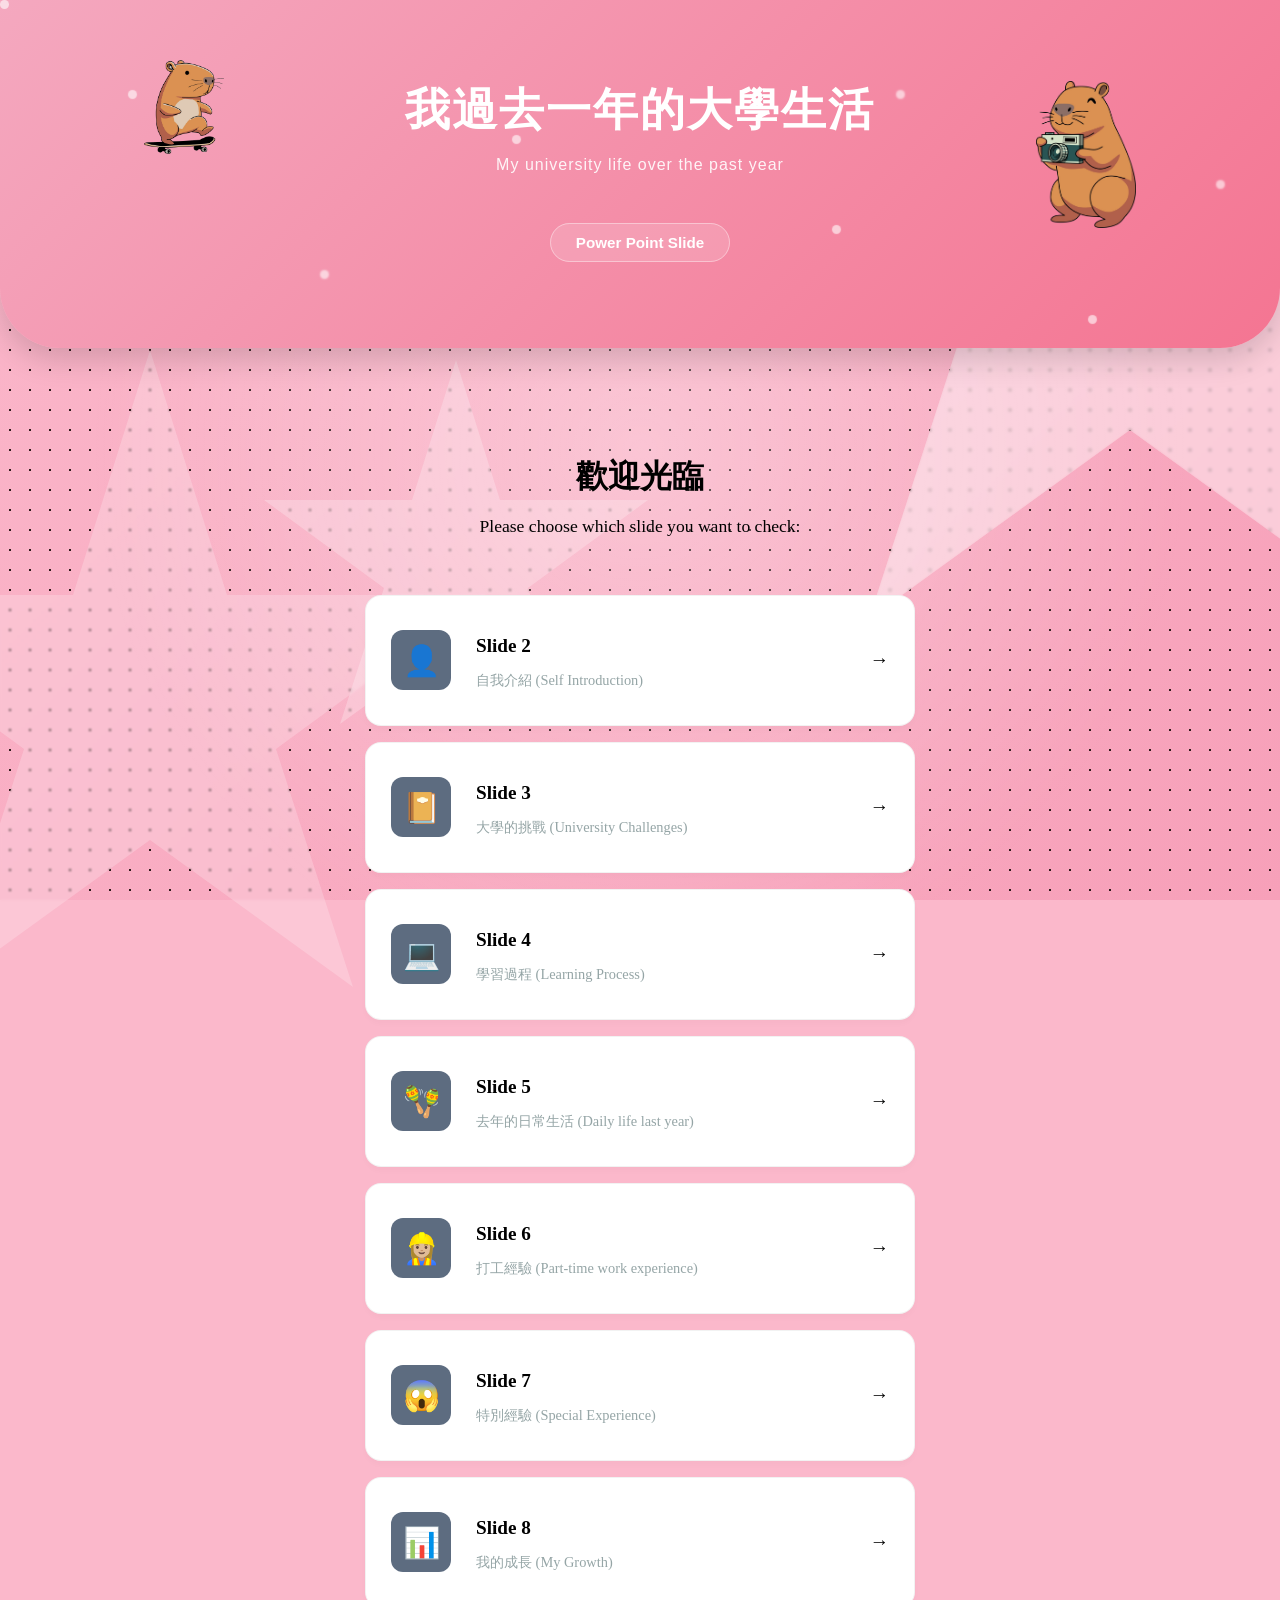
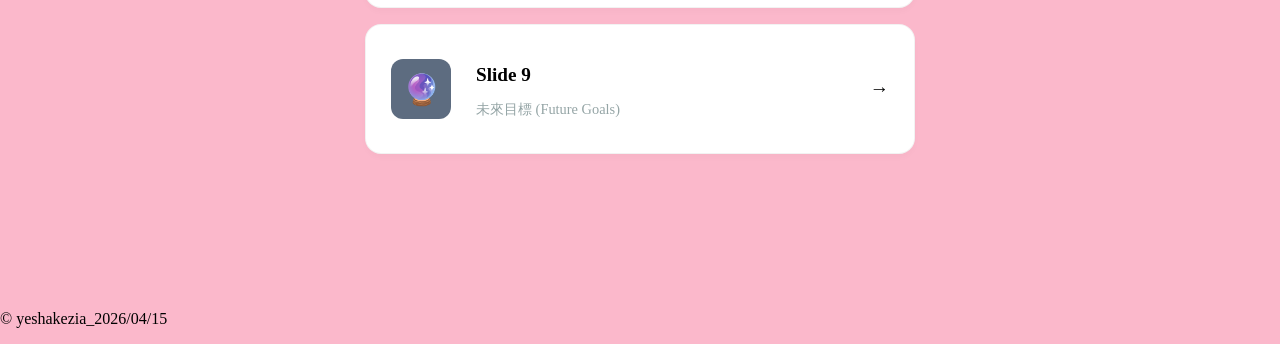
==== index.html @ 42e1996e "Add files via upload" ====
<!DOCTYPE html>
<html lang="id">
<head>
    <meta charset="UTF-8">
    <meta name="viewport" content="width=device-width, initial-scale=1.0">
    <title>My University Life</title>
    <link rel="stylesheet" href="style.css">
<header>
    <div class="header-particles"></div> <div class="decor-star star-1"></div>
    <div class="decor-star star-1"></div>
    <div class="decor-star star-2"></div>
    <div class="decor-star star-3"></div>
    
    <div class="header-content">
        <div class="header-image img-left">
            <img src="capybara1.png" alt="Capybara1">
        </div>
        
        <div class="title-area">
            <h1>我過去一年的大學生活</h1>
            <p class="subtitle">My university life over the past year</p>
        </div>

        <div class="header-image img-right">
            <img src="capybara2.png" alt="Capybara2">
        </div>
        
        <nav class="top-nav">
            <ul>
                <li><a href="https://canva.link/gpht4rv7vas6cv5" class="pp-link">Power Point Slide</a></li>
            </ul>
        </nav>
    </div>
</header>

    <main>
        <section class="hero">
            <h2>歡迎光臨</h2>
            <p>Please choose which slide you want to check:</p>
        </section>

        <section class="menu-list">
            <a href="slide2/slide2.html" class="menu-item">
                <span class="menu-icon">👤</span>
                <div class="menu-text">
                    <h3>Slide 2</h3>
                    <p>自我介紹 (Self Introduction)</p>
                </div>
                <span class="arrow">→</span>
            </a>

            <a href="slide3/slide3.html" class="menu-item">
                <span class="menu-icon">📔</span>
                <div class="menu-text">
                    <h3>Slide 3</h3>
                    <p>大學的挑戰 (University Challenges)</p>
                </div>
                <span class="arrow">→</span>
            </a>

            <a href="slide4/slide4.html" class="menu-item">
                <span class="menu-icon">💻</span>
                <div class="menu-text">
                    <h3>Slide 4</h3>
                    <p>學習過程 (Learning Process)</p>
                </div>
                <span class="arrow">→</span>
            </a>

            <a href="slide5/Slide5.html" class="menu-item">
                <span class="menu-icon">🪇</span>
                <div class="menu-text">
                    <h3>Slide 5</h3>
                    <p>去年的日常生活 (Daily life last year)</p>
                </div>
                <span class="arrow">→</span>
            </a>
            <a href="slide6/Slide6.html" class="menu-item">
                <span class="menu-icon">👷🏼‍♀️</span>
                <div class="menu-text">
                    <h3>Slide 6</h3>
                    <p>打工經驗 (Part-time work experience)</p>
                </div>
                <span class="arrow">→</span>
            </a>
            <a href="slide7/Slide7.html" class="menu-item">
                <span class="menu-icon">😱</span>
                <div class="menu-text">
                    <h3>Slide 7</h3>
                    <p>特別經驗 (Special Experience)</p>
                </div>
                <span class="arrow">→</span>
            </a>
            <a href="slide8/Slide8.html" class="menu-item">
                <span class="menu-icon">📊</span>
                <div class="menu-text">
                    <h3>Slide 8</h3>
                    <p>我的成長 (My Growth)</p>
                </div>
                <span class="arrow">→</span>
            </a>
             <a href="slide9/Slide9.html" class="menu-item">
                <span class="menu-icon">🔮</span>
                <div class="menu-text">
                    <h3>Slide 9</h3>
                    <p>未來目標 (Future Goals)</p>
                </div>
                <span class="arrow">→</span>
            </a>
        </section>
    </main>

    <footer>
        <p>&copy; yeshakezia_2026/04/15</p>
    </footer>
</body>
<div class="bg-glow"></div>
</html>
---- style.css ----
/* --- KEYFRAMES UNTUK ANIMASI (Masih sama) --- */

/* 1. Efek Kelap-kelip halus pada teks */
@keyframes textGlow {
    0%, 100% { text-shadow: 2px 2px 4px rgba(0,0,0,0.2); }
    50% { text-shadow: 0 0 15px rgba(255, 255, 255, 0.6); }
}

/* 2. Animasi Mengambang & Berputar Halus untuk Gambar */
@keyframes floatAndSpin {
    0%, 100% {
        transform: translateY(0) rotate(0deg);
        opacity: 0.6; /* Sedikit transparan agar menyatu */
    }
    50% {
        transform: translateY(-15px) rotate(5deg); /* Putaran diperkecil agar tidak pusing */
        opacity: 0.9;
    }
}

/* --- STYLING HEADER --- */
header {
    background: linear-gradient(135deg, #f4a8bf 0%, #f47592 100%);
    color: white;
    padding: 80px 20px;
    text-align: center;
    border-bottom-left-radius: 60px;
    border-bottom-right-radius: 60px;
    box-shadow: 0 12px 30px rgba(0,0,0,0.15);
    position: relative;
    overflow: hidden;
    font-family: "Microsoft JhengHei", sans-serif;
}

.header-content {
    position: relative;
    z-index: 10;
    display: flex;
    flex-direction: column;
    align-items: center;
    gap: 15px;
}

/* Styling Judul */
header h1 {
    font-size: 2.8rem;
    margin: 0;
    letter-spacing: 2px;
    animation: textGlow 3s infinite ease-in-out;
}

.subtitle {
    font-size: 1rem;
    opacity: 0.9;
    font-weight: 300;
    margin-bottom: 25px;
}

header {
    position: relative;
    overflow: hidden;
    /* ... styling header kamu yang lain ... */
}

/* Membuat banyak bulatan kecil dengan satu elemen */
.header-particles {
    position: absolute;
    top: 0;
    left: 0;
    width: 9px; 
    height: 9px;
    background: white;
    border-radius: 50%;
    opacity: 0.6;
    
    /* Menggunakan vw agar menyebar dari 0% sampai 100% lebar layar */
    box-shadow: 
        10vw 10vh 1px white,
        25vw 30vh 2px white,
        40vw 15vh 1px white,
        55vw 40vh 3px white,
        70vw 10vh 2px white,
        85vw 35vh 1px white,
        95vw 20vh 2px white,
        15vw 45vh 1px white,
        35vw 50vh 2px white,
        65vw 25vh 1px white,
        80vw 50vh 2px white;
    
    animation: particlesFloat 8s infinite ease-in-out;
}

/* Animasi agar butiran kecil ini berkedip halus */
@keyframes particlesFloat {
    0%, 100% { opacity: 0.3; transform: translateY(0); }
    50% { opacity: 0.8; transform: translateY(-10px); }
}

/* --- STYLING BARU UNTUK GAMBAR YANG FLOATING --- */
.header-image {
    position: absolute;
    /* Menggunakan filter agar gambar PNG hitam menjadi putih (opsional, jika gambar kamu berwarna gelap) */
    /* filter: brightness(0) invert(1); */
    
    /* Terapkan animasi */
    animation: floatAndSpin 6s infinite ease-in-out;
}

/* Mengatur ukuran gambar di dalam container */
.header-image img {
    width: 100%;
    height: auto;
    display: block;
}

/* Posisi dan Ukuran Gambar Kiri */
.img-left {
    width: 80px; /* Atur lebar gambar sesuai keinginan */
    top: -20px;
    left: 10%;
    animation-delay: 0s;
}

/* Posisi dan Ukuran Gambar Kanan */
.img-right {
    width: 100px; /* Atur lebar gambar sesuai keinginan */
    bottom: 40px;
    right: 10%;
    animation-delay: 1s; /* Delay agar gerakannya silang */
}

/* --- STYLING LINK POWERPOINT --- */
.top-nav ul li a.pp-link {
    color: white;
    text-decoration: none;
    padding: 10px 25px;
    background: rgba(255, 255, 255, 0.15);
    border: 1px solid rgba(255,255,255,0.4);
    border-radius: 30px;
    transition: 0.3s all ease;
    font-size: 0.95rem;
    font-weight: bold;
}

.top-nav ul li a.pp-link:hover {
    background: white;
    color: #f28ba3;
    transform: translateY(-2px);
}

/* --- DEKORASI LINGKARAN LATAR --- */
.decor-circle {
    position: absolute;
    border-radius: 50%;
    background: rgba(10, 8, 8, 0.30);
}
.circle-1 { width: 200px; height: 200px; top: -50px; right: -50px; }
.circle-2 { width: 150px; height: 150px; bottom: -70px; left: 5%; }

/* --- RESPONSIVE MOBILE --- */
@media (max-width: 600px) {
    header { padding: 60px 15px; }
    header h1 { font-size: 1.8rem; }
    
    /* Perkecil ukuran gambar di HP */
    .img-left { width: 50px; left: 5%; }
    .img-right { width: 60px; right: 5%; bottom: 60px;}
}

/* Kontainer utama konten */
.header-content {
    position: relative;
    z-index: 10; /* Berada di atas lingkaran dekorasi */
    display: flex;
    flex-direction: column;
    align-items: center;
    gap: 15px;
}

/* Styling Judul (Dengan Animasi Kelap-kelip) */
header h1 {
    font-size: 2.8rem;
    margin: 0;
    padding: 0;
    letter-spacing: 2px;
    /* Terapkan animasi kelap-kelip */
    animation: textGlow 3s infinite ease-in-out;
}

.subtitle {
    font-size: 1rem;
    opacity: 0.9;
    font-weight: 300;
    letter-spacing: 1px;
    margin-bottom: 25px;
}

/* --- HIASAN IKON MELAYANG --- */
.header-icon {
    font-size: 2rem;
    position: absolute;
    opacity: 0.8;
    /* Terapkan animasi melayang */
    animation: floatAndSpin 5s infinite ease-in-out;
}

.icon-left {
    top: -20px;
    left: 10%;
    animation-delay: 0s;
}

.icon-right {
    bottom: 50px;
    right: 12%;
    font-size: 2.5rem;
    animation-delay: 1s; /* Delay agar gerakannya tidak bareng */
}

/* --- STYLING LINK POWERPOINT --- */
.top-nav ul {
    list-style: none;
    padding: 0;
}

.top-nav ul li a.pp-link {
    color: white;
    text-decoration: none;
    padding: 10px 25px;
    background: rgba(255, 255, 255, 0.15);
    border: 1px solid rgba(255,255,255,0.4);
    border-radius: 30px;
    transition: 0.3s all ease;
    font-size: 0.95rem;
    font-weight: bold;
}

.top-nav ul li a.pp-link:hover {
    background: white;
    color: #f28ba3;
    box-shadow: 0 5px 15px rgba(0,0,0,0.2);
    transform: translateY(-2px);
}


/* --- RESPONSIVE MOBILE --- */
@media (max-width: 600px) {
    header {
        padding: 60px 15px;
    }
    header h1 {
        font-size: 1.8rem;
    }
    .header-icon {
        font-size: 1.5rem;
    }
    .icon-left { left: 5%; top: -10px;}
    .icon-right { right: 5%; bottom: 60px;}
}

/* Navigasi */
nav ul {
    list-style: none;
    display: flex;
    justify-content: center;
    padding: 0;
    margin-top: 20px;
}

nav ul li a {
    background: rgba(255, 255, 255, 0.2); /* Tombol transparan */
    color: white;
    text-decoration: none;
    padding: 10px 25px;
    border-radius: 30px;
    font-weight: bold;
    font-size: 0.9rem;
    border: 1px solid rgba(255, 255, 255, 0.4);
    transition: all 0.3s ease;
    backdrop-filter: blur(5px); /* Efek kaca (glassmorphism) */
}

/* Efek saat tombol navigasi disentuh */
nav ul li a:hover {
    background: white;
    color: #fbb8cb;
    transform: translateY(-3px);
    box-shadow: 0 5px 15px rgba(0,0,0,0.2);
}

/* Layar Background*/
body {
    background-color: #fbb8cb;
    /* Menambahkan gradien agar warna dasar tidak flat */
    background-image: 
        radial-gradient(#2c1a1a 1px, transparent 1px),
        linear-gradient(135deg, #fbb8cb 0%, #f7a0b9 100%);
    background-size: 20px 20px, 100% 100%; 
    background-attachment: fixed;
    margin: 0;
    padding: 0;
    /* Animasi halus agar pola titik bergerak sedikit */
    animation: backgroundMove 60s linear infinite;
}

@keyframes backgroundMove {
    from { background-position: 0 0, 0 0; }
    to { background-position: 100px 100px, 0 0; }
}

/* --- DEKORASI BINTANG BACKGROUND (WARNA LEBIH TEGAS) --- */
.decor-star {
    position: fixed;
    clip-path: polygon(50% 0%, 61% 35%, 98% 35%, 68% 57%, 79% 91%, 50% 70%, 21% 91%, 32% 57%, 2% 35%, 39% 35%);
    
    /* Menaikkan angka terakhir (alpha) agar warna lebih muncul */
    /* 0.15 sudah cukup jelas, gunakan 0.3 jika ingin sangat mencolok */
    background: rgba(255, 255, 255, 0.25); 
    
    /* Efek blur sedikit dikurangi agar bentuk bintang lebih tajam */
    backdrop-filter: blur(1px); 
    
    z-index: -2;
    animation: starGiant 25s linear infinite;
    pointer-events: none;
}

/* Bintang 1 (Kanan Atas) */
.star-1 {
    width: 900px;
    height: 900px;
    top: -200px;
    right: -300px;
}

/* Bintang 2 (Kiri Bawah) - Sedikit lebih tipis dari bintang 1 agar ada dimensi */
.star-2 {
    width: 700px;
    height: 700px;
    bottom: -150px;
    left: -200px;
    background: rgba(255, 255, 255, 0.22); 
    animation-delay: -5s;
}

/* Bintang 3 (Tengah) - Menggunakan warna pink terang agar senada */
.star-3 {
    width: 400px;
    height: 400px;
    top: 40%;
    left: 20%;
    background: rgba(255, 255, 255, 0.25);
    animation-duration: 30s;
}

@keyframes starGiant {
    0% { transform: rotate(0deg) translate(0, 0); }
    50% { transform: rotate(10deg) translate(-20px, 30px); }
    100% { transform: rotate(0deg) translate(0, 0); }
}

/* Pastikan Body tidak punya scroll horizontal karena bintang raksasa ini */
body {
    overflow-x: hidden;
    margin: 0;
}

.bg-glow {
    position: fixed;
    top: 50%;
    left: 50%;
    width: 100vw;
    height: 100vh;
    transform: translate(-50%, -50%);
    background: radial-gradient(circle, rgba(255,255,255,0.3) 0%, transparent 70%);
    pointer-events: none; /* Agar tidak menghalangi klik */
    z-index: -1;
}

/* Bagian Utama */
main {
    padding: 40px 20px;
    max-width: 900px;
    margin: auto;
}

.hero {
    text-align: center;
    padding: 40px 0;
}

.hero h2 {
    font-size: 2rem;
    color: #000000;
    margin-bottom: 10px;
}

.hero p {
    color: #000000;
    font-size: 1.1rem;
}

/* Container utama untuk menu */
.menu-list {
    display: flex;
    flex-direction: column;
    gap: 16px;
    max-width: 550px;
    margin: 0 auto;
    padding-bottom: 100px;
}

/* Styling setiap item (Persegi Panjang) */
.menu-item {
    display: flex;
    align-items: center;
    background: #ffffff;
    padding: 20px 25px;
    border-radius: 16px; /* Lebih melengkung agar modern */
    text-decoration: none;
    color: #333;
    border: 1px solid rgba(0,0,0,0.05); /* Border tipis halus */
    transition: all 0.4s cubic-bezier(0.175, 0.885, 0.32, 1.275); /* Efek pantul */
    box-shadow: 0 4px 6px rgba(0, 0, 0, 0.02); /* Shadow halus */
    position: relative;
    overflow: hidden;
}

/* Efek garis warna di pinggir saat hover */
.menu-item::before {
    content: "";
    position: absolute;
    left: 0;
    top: 0;
    height: 100%;
    width: 5px;
    background: #f28ba3;
    transform: scaleY(0);
    transition: transform 0.3s ease;
}

/* Bagian Icon */
.menu-icon {
    font-size: 30px;
    margin-right: 25px;
    background: #5d6c80;
    width: 60px;
    height: 60px;
    display: flex;
    align-items: center;
    justify-content: center;
    border-radius: 12px;
    transition: all 0.3s ease;
}

/* Bagian teks */
.menu-text {
    flex-grow: 1;
}

.menu-text h3 {
    font-size: 1.2rem;
    margin-bottom: 4px;
    color: #000000;
    transition: color 0.3s;
}

.menu-text p {
    font-size: 0.9rem;
    color: #95a5a6;
}

/* Panah */
.arrow {
    font-size: 1.2rem;
    color: #050606;
    transition: all 0.3s ease;
}

/* --- Efek Hover --- */
.menu-item:hover {
    background-color: #ffffff;
    transform: translateY(-5px); /* Kotak naik ke atas */
    box-shadow: 0 15px 30px rgba(0, 0, 0, 0.08); /* Shadow lebih tebal */
    border-color: rgba(52, 152, 219, 0.3);
}

.menu-item:hover::before {
    transform: scaleY(1); /* Muncul garis warna di kiri */
}

.menu-item:hover .menu-icon {
    background: #f28ba3;
    color: white; /* Icon berubah warna latar belakangnya */
    transform: rotate(-10deg); /* Icon miring sedikit biar fun */
}

.menu-item:hover .menu-text h3 {
    color: #f28ba3;
}

.menu-item:hover .arrow {
    color: #f28ba3;
    transform: translateX(8px); /* Panah maju ke kanan */
}
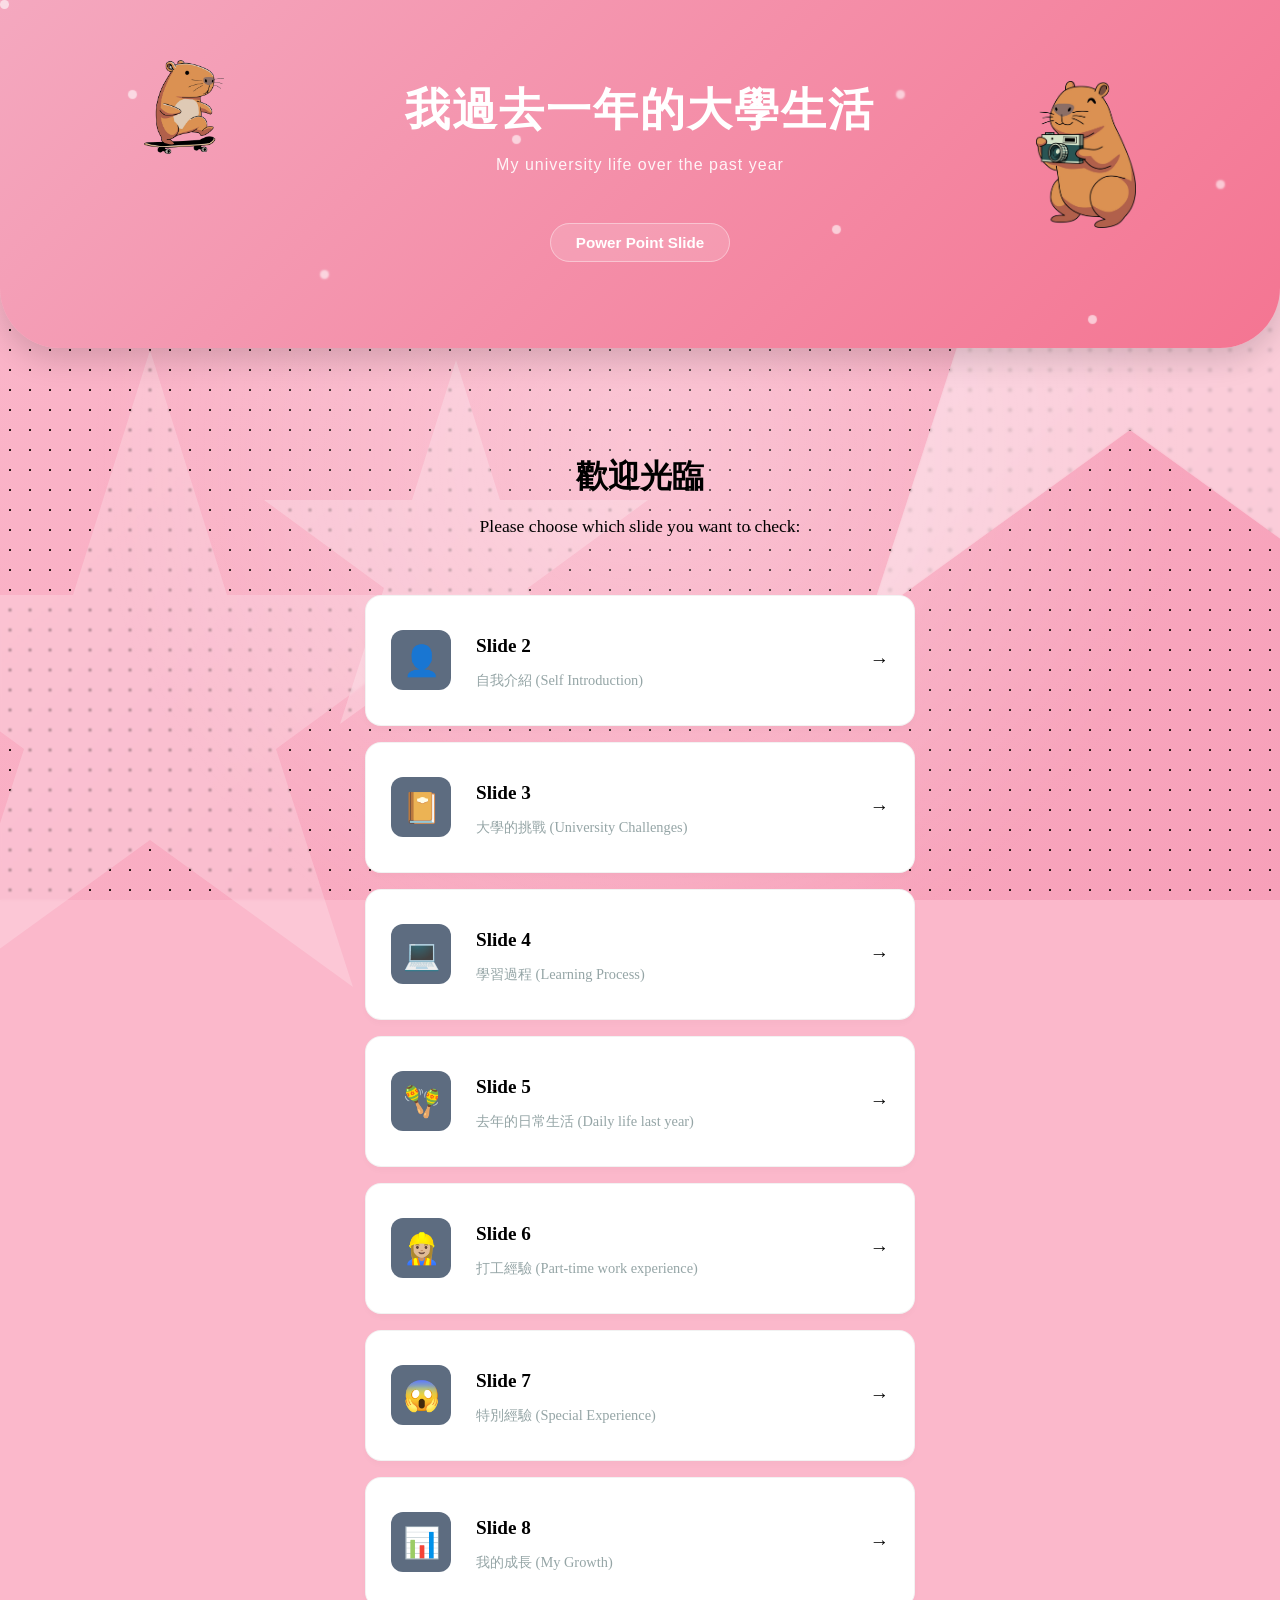
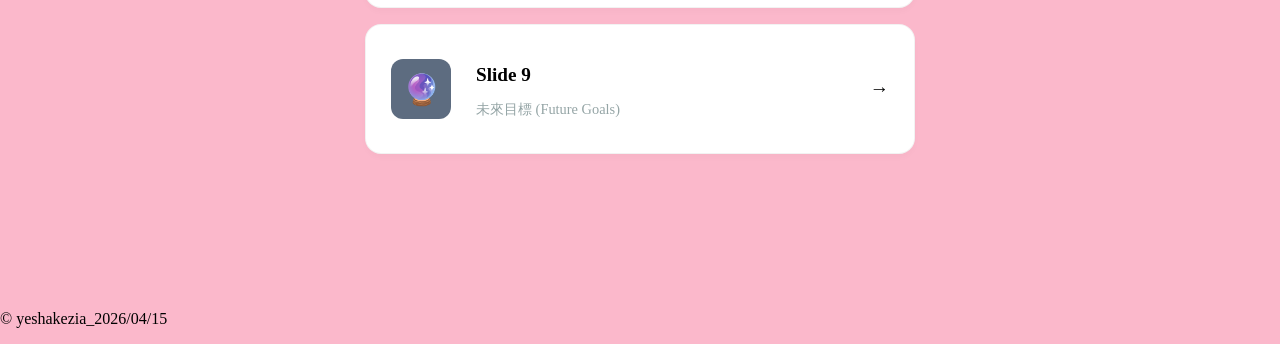
==== commit 546399ae: "Update index.html" ====
--- a/index.html
+++ b/index.html
@@ -40,7 +40,7 @@
         </section>
 
         <section class="menu-list">
-            <a href="slide2/slide2.html" class="menu-item">
+            <a href="slide2.html" class="menu-item">
                 <span class="menu-icon">👤</span>
                 <div class="menu-text">
                     <h3>Slide 2</h3>
@@ -49,7 +49,7 @@
                 <span class="arrow">→</span>
             </a>
 
-            <a href="slide3/slide3.html" class="menu-item">
+            <a href="slide3.html" class="menu-item">
                 <span class="menu-icon">📔</span>
                 <div class="menu-text">
                     <h3>Slide 3</h3>
@@ -58,7 +58,7 @@
                 <span class="arrow">→</span>
             </a>
 
-            <a href="slide4/slide4.html" class="menu-item">
+            <a href="slide4.html" class="menu-item">
                 <span class="menu-icon">💻</span>
                 <div class="menu-text">
                     <h3>Slide 4</h3>
@@ -67,7 +67,7 @@
                 <span class="arrow">→</span>
             </a>
 
-            <a href="slide5/Slide5.html" class="menu-item">
+            <a href="Slide5.html" class="menu-item">
                 <span class="menu-icon">🪇</span>
                 <div class="menu-text">
                     <h3>Slide 5</h3>
@@ -75,7 +75,7 @@
                 </div>
                 <span class="arrow">→</span>
             </a>
-            <a href="slide6/Slide6.html" class="menu-item">
+            <a href="Slide6.html" class="menu-item">
                 <span class="menu-icon">👷🏼‍♀️</span>
                 <div class="menu-text">
                     <h3>Slide 6</h3>
@@ -83,7 +83,7 @@
                 </div>
                 <span class="arrow">→</span>
             </a>
-            <a href="slide7/Slide7.html" class="menu-item">
+            <a href="Slide7.html" class="menu-item">
                 <span class="menu-icon">😱</span>
                 <div class="menu-text">
                     <h3>Slide 7</h3>
@@ -91,7 +91,7 @@
                 </div>
                 <span class="arrow">→</span>
             </a>
-            <a href="slide8/Slide8.html" class="menu-item">
+            <a href="Slide8.html" class="menu-item">
                 <span class="menu-icon">📊</span>
                 <div class="menu-text">
                     <h3>Slide 8</h3>
@@ -99,7 +99,7 @@
                 </div>
                 <span class="arrow">→</span>
             </a>
-             <a href="slide9/Slide9.html" class="menu-item">
+             <a href="Slide9.html" class="menu-item">
                 <span class="menu-icon">🔮</span>
                 <div class="menu-text">
                     <h3>Slide 9</h3>
@@ -115,4 +115,4 @@
     </footer>
 </body>
 <div class="bg-glow"></div>
-</html>+</html>
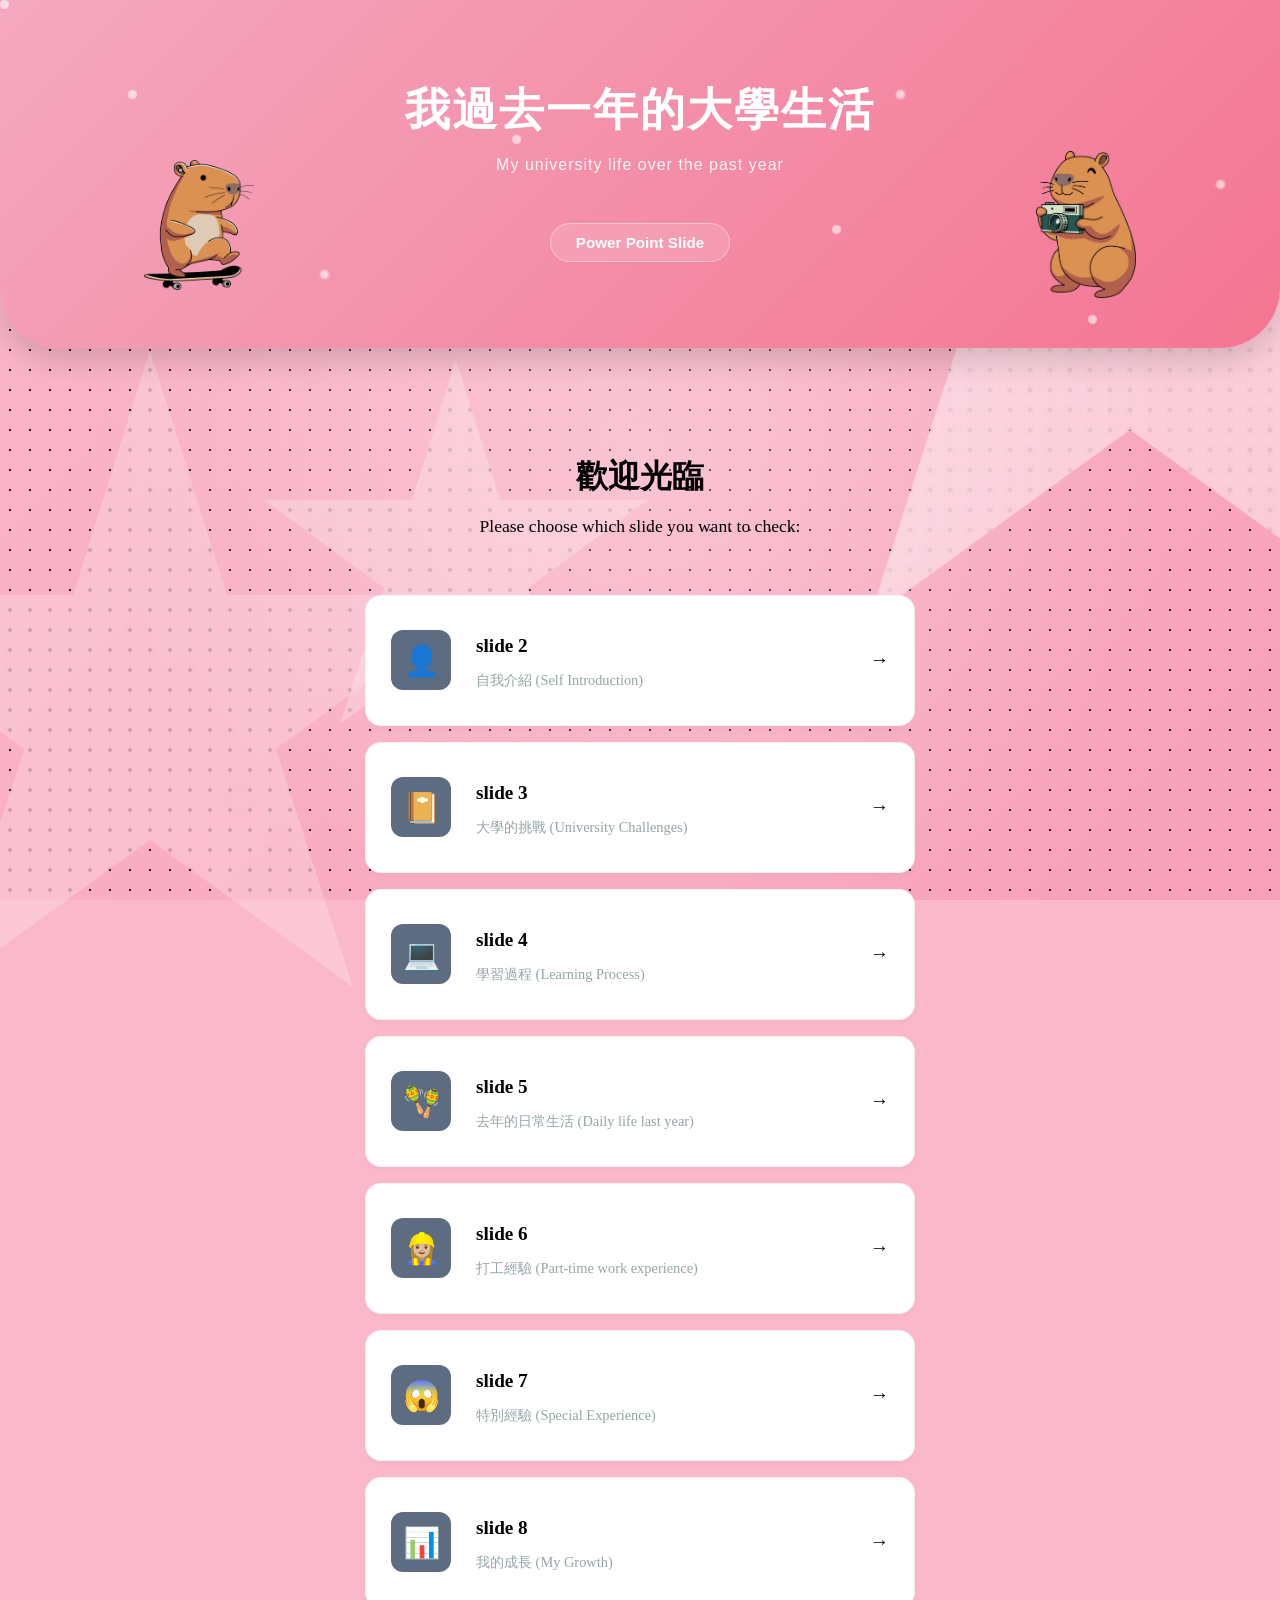
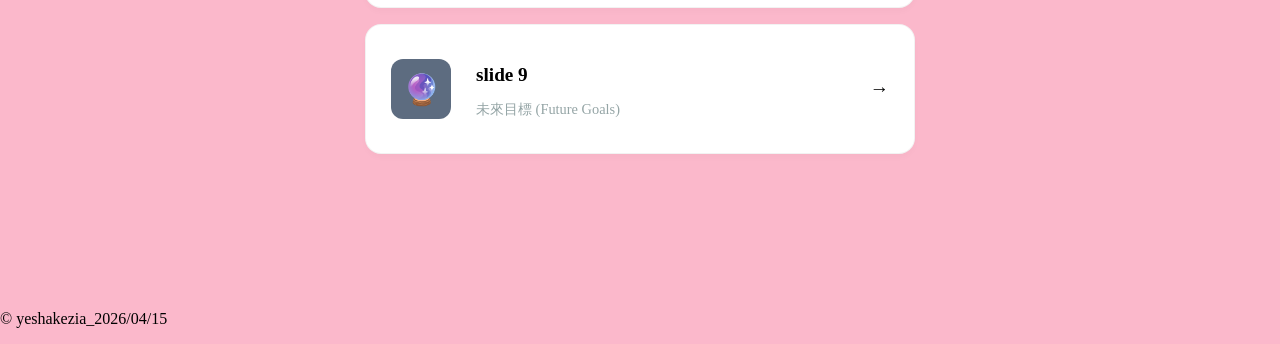
==== commit 0827b939: "Update index.html" ====
--- a/index.html
+++ b/index.html
@@ -43,7 +43,7 @@
             <a href="slide2.html" class="menu-item">
                 <span class="menu-icon">👤</span>
                 <div class="menu-text">
-                    <h3>Slide 2</h3>
+                    <h3>slide 2</h3>
                     <p>自我介紹 (Self Introduction)</p>
                 </div>
                 <span class="arrow">→</span>
@@ -52,7 +52,7 @@
             <a href="slide3.html" class="menu-item">
                 <span class="menu-icon">📔</span>
                 <div class="menu-text">
-                    <h3>Slide 3</h3>
+                    <h3>slide 3</h3>
                     <p>大學的挑戰 (University Challenges)</p>
                 </div>
                 <span class="arrow">→</span>
@@ -61,7 +61,7 @@
             <a href="slide4.html" class="menu-item">
                 <span class="menu-icon">💻</span>
                 <div class="menu-text">
-                    <h3>Slide 4</h3>
+                    <h3>slide 4</h3>
                     <p>學習過程 (Learning Process)</p>
                 </div>
                 <span class="arrow">→</span>
@@ -70,7 +70,7 @@
             <a href="Slide5.html" class="menu-item">
                 <span class="menu-icon">🪇</span>
                 <div class="menu-text">
-                    <h3>Slide 5</h3>
+                    <h3>slide 5</h3>
                     <p>去年的日常生活 (Daily life last year)</p>
                 </div>
                 <span class="arrow">→</span>
@@ -78,7 +78,7 @@
             <a href="Slide6.html" class="menu-item">
                 <span class="menu-icon">👷🏼‍♀️</span>
                 <div class="menu-text">
-                    <h3>Slide 6</h3>
+                    <h3>slide 6</h3>
                     <p>打工經驗 (Part-time work experience)</p>
                 </div>
                 <span class="arrow">→</span>
@@ -86,7 +86,7 @@
             <a href="Slide7.html" class="menu-item">
                 <span class="menu-icon">😱</span>
                 <div class="menu-text">
-                    <h3>Slide 7</h3>
+                    <h3>slide 7</h3>
                     <p>特別經驗 (Special Experience)</p>
                 </div>
                 <span class="arrow">→</span>
@@ -94,7 +94,7 @@
             <a href="Slide8.html" class="menu-item">
                 <span class="menu-icon">📊</span>
                 <div class="menu-text">
-                    <h3>Slide 8</h3>
+                    <h3>slide 8</h3>
                     <p>我的成長 (My Growth)</p>
                 </div>
                 <span class="arrow">→</span>
@@ -102,7 +102,7 @@
              <a href="Slide9.html" class="menu-item">
                 <span class="menu-icon">🔮</span>
                 <div class="menu-text">
-                    <h3>Slide 9</h3>
+                    <h3>slide 9</h3>
                     <p>未來目標 (Future Goals)</p>
                 </div>
                 <span class="arrow">→</span>
--- a/style.css
+++ b/style.css
@@ -1,6 +1,6 @@
 /* --- KEYFRAMES UNTUK ANIMASI (Masih sama) --- */
 
-/* 1. Efek Kelap-kelip halus pada teks */
+/* 1. Efek Kelap-kelip di teks */
 @keyframes textGlow {
     0%, 100% { text-shadow: 2px 2px 4px rgba(0,0,0,0.2); }
     50% { text-shadow: 0 0 15px rgba(255, 255, 255, 0.6); }
@@ -10,10 +10,10 @@
 @keyframes floatAndSpin {
     0%, 100% {
         transform: translateY(0) rotate(0deg);
-        opacity: 0.6; /* Sedikit transparan agar menyatu */
+        opacity: 0.6; 
     }
     50% {
-        transform: translateY(-15px) rotate(5deg); /* Putaran diperkecil agar tidak pusing */
+        transform: translateY(-15px) rotate(5deg); 
         opacity: 0.9;
     }
 }
@@ -59,10 +59,9 @@
 header {
     position: relative;
     overflow: hidden;
-    /* ... styling header kamu yang lain ... */
-}
-
-/* Membuat banyak bulatan kecil dengan satu elemen */
+}
+
+/* bulatan kecil */
 .header-particles {
     position: absolute;
     top: 0;
@@ -73,7 +72,6 @@
     border-radius: 50%;
     opacity: 0.6;
     
-    /* Menggunakan vw agar menyebar dari 0% sampai 100% lebar layar */
     box-shadow: 
         10vw 10vh 1px white,
         25vw 30vh 2px white,
@@ -99,10 +97,6 @@
 /* --- STYLING BARU UNTUK GAMBAR YANG FLOATING --- */
 .header-image {
     position: absolute;
-    /* Menggunakan filter agar gambar PNG hitam menjadi putih (opsional, jika gambar kamu berwarna gelap) */
-    /* filter: brightness(0) invert(1); */
-    
-    /* Terapkan animasi */
     animation: floatAndSpin 6s infinite ease-in-out;
 }
 
@@ -115,18 +109,18 @@
 
 /* Posisi dan Ukuran Gambar Kiri */
 .img-left {
-    width: 80px; /* Atur lebar gambar sesuai keinginan */
-    top: -20px;
+    width: 110px; 
+    top: 80px;
     left: 10%;
     animation-delay: 0s;
 }
 
 /* Posisi dan Ukuran Gambar Kanan */
 .img-right {
-    width: 100px; /* Atur lebar gambar sesuai keinginan */
-    bottom: 40px;
+    width: 100px; 
+    bottom: -30px;
     right: 10%;
-    animation-delay: 1s; /* Delay agar gerakannya silang */
+    animation-delay: 1s; 
 }
 
 /* --- STYLING LINK POWERPOINT --- */
@@ -170,7 +164,7 @@
 /* Kontainer utama konten */
 .header-content {
     position: relative;
-    z-index: 10; /* Berada di atas lingkaran dekorasi */
+    z-index: 10; 
     display: flex;
     flex-direction: column;
     align-items: center;
@@ -183,7 +177,6 @@
     margin: 0;
     padding: 0;
     letter-spacing: 2px;
-    /* Terapkan animasi kelap-kelip */
     animation: textGlow 3s infinite ease-in-out;
 }
 
@@ -200,7 +193,6 @@
     font-size: 2rem;
     position: absolute;
     opacity: 0.8;
-    /* Terapkan animasi melayang */
     animation: floatAndSpin 5s infinite ease-in-out;
 }
 
@@ -214,7 +206,7 @@
     bottom: 50px;
     right: 12%;
     font-size: 2.5rem;
-    animation-delay: 1s; /* Delay agar gerakannya tidak bareng */
+    animation-delay: 1s;
 }
 
 /* --- STYLING LINK POWERPOINT --- */
@@ -268,7 +260,7 @@
 }
 
 nav ul li a {
-    background: rgba(255, 255, 255, 0.2); /* Tombol transparan */
+    background: rgba(255, 255, 255, 0.2); 
     color: white;
     text-decoration: none;
     padding: 10px 25px;
@@ -277,7 +269,7 @@
     font-size: 0.9rem;
     border: 1px solid rgba(255, 255, 255, 0.4);
     transition: all 0.3s ease;
-    backdrop-filter: blur(5px); /* Efek kaca (glassmorphism) */
+    backdrop-filter: blur(5px); 
 }
 
 /* Efek saat tombol navigasi disentuh */
@@ -291,7 +283,6 @@
 /* Layar Background*/
 body {
     background-color: #fbb8cb;
-    /* Menambahkan gradien agar warna dasar tidak flat */
     background-image: 
         radial-gradient(#2c1a1a 1px, transparent 1px),
         linear-gradient(135deg, #fbb8cb 0%, #f7a0b9 100%);
@@ -299,7 +290,6 @@
     background-attachment: fixed;
     margin: 0;
     padding: 0;
-    /* Animasi halus agar pola titik bergerak sedikit */
     animation: backgroundMove 60s linear infinite;
 }
 
@@ -313,11 +303,9 @@
     position: fixed;
     clip-path: polygon(50% 0%, 61% 35%, 98% 35%, 68% 57%, 79% 91%, 50% 70%, 21% 91%, 32% 57%, 2% 35%, 39% 35%);
     
-    /* Menaikkan angka terakhir (alpha) agar warna lebih muncul */
-    /* 0.15 sudah cukup jelas, gunakan 0.3 jika ingin sangat mencolok */
     background: rgba(255, 255, 255, 0.25); 
     
-    /* Efek blur sedikit dikurangi agar bentuk bintang lebih tajam */
+    /* Efek blur */
     backdrop-filter: blur(1px); 
     
     z-index: -2;
@@ -333,7 +321,7 @@
     right: -300px;
 }
 
-/* Bintang 2 (Kiri Bawah) - Sedikit lebih tipis dari bintang 1 agar ada dimensi */
+/* Bintang 2 (Kiri Bawah) */
 .star-2 {
     width: 700px;
     height: 700px;
@@ -343,7 +331,7 @@
     animation-delay: -5s;
 }
 
-/* Bintang 3 (Tengah) - Menggunakan warna pink terang agar senada */
+/* Bintang 3 (Tengah) */
 .star-3 {
     width: 400px;
     height: 400px;
@@ -359,7 +347,6 @@
     100% { transform: rotate(0deg) translate(0, 0); }
 }
 
-/* Pastikan Body tidak punya scroll horizontal karena bintang raksasa ini */
 body {
     overflow-x: hidden;
     margin: 0;
@@ -373,7 +360,7 @@
     height: 100vh;
     transform: translate(-50%, -50%);
     background: radial-gradient(circle, rgba(255,255,255,0.3) 0%, transparent 70%);
-    pointer-events: none; /* Agar tidak menghalangi klik */
+    pointer-events: none;
     z-index: -1;
 }
 
@@ -416,12 +403,12 @@
     align-items: center;
     background: #ffffff;
     padding: 20px 25px;
-    border-radius: 16px; /* Lebih melengkung agar modern */
+    border-radius: 16px; 
     text-decoration: none;
     color: #333;
-    border: 1px solid rgba(0,0,0,0.05); /* Border tipis halus */
-    transition: all 0.4s cubic-bezier(0.175, 0.885, 0.32, 1.275); /* Efek pantul */
-    box-shadow: 0 4px 6px rgba(0, 0, 0, 0.02); /* Shadow halus */
+    border: 1px solid rgba(0,0,0,0.05); 
+    transition: all 0.4s cubic-bezier(0.175, 0.885, 0.32, 1.275); 
+    box-shadow: 0 4px 6px rgba(0, 0, 0, 0.02); 
     position: relative;
     overflow: hidden;
 }
@@ -480,19 +467,19 @@
 /* --- Efek Hover --- */
 .menu-item:hover {
     background-color: #ffffff;
-    transform: translateY(-5px); /* Kotak naik ke atas */
-    box-shadow: 0 15px 30px rgba(0, 0, 0, 0.08); /* Shadow lebih tebal */
+    transform: translateY(-5px); 
+    box-shadow: 0 15px 30px rgba(0, 0, 0, 0.08); 
     border-color: rgba(52, 152, 219, 0.3);
 }
 
 .menu-item:hover::before {
-    transform: scaleY(1); /* Muncul garis warna di kiri */
+    transform: scaleY(1); 
 }
 
 .menu-item:hover .menu-icon {
     background: #f28ba3;
-    color: white; /* Icon berubah warna latar belakangnya */
-    transform: rotate(-10deg); /* Icon miring sedikit biar fun */
+    color: white;
+    transform: rotate(-10deg); 
 }
 
 .menu-item:hover .menu-text h3 {
@@ -501,7 +488,7 @@
 
 .menu-item:hover .arrow {
     color: #f28ba3;
-    transform: translateX(8px); /* Panah maju ke kanan */
-}
-
-
+    transform: translateX(8px); 
+}
+
+
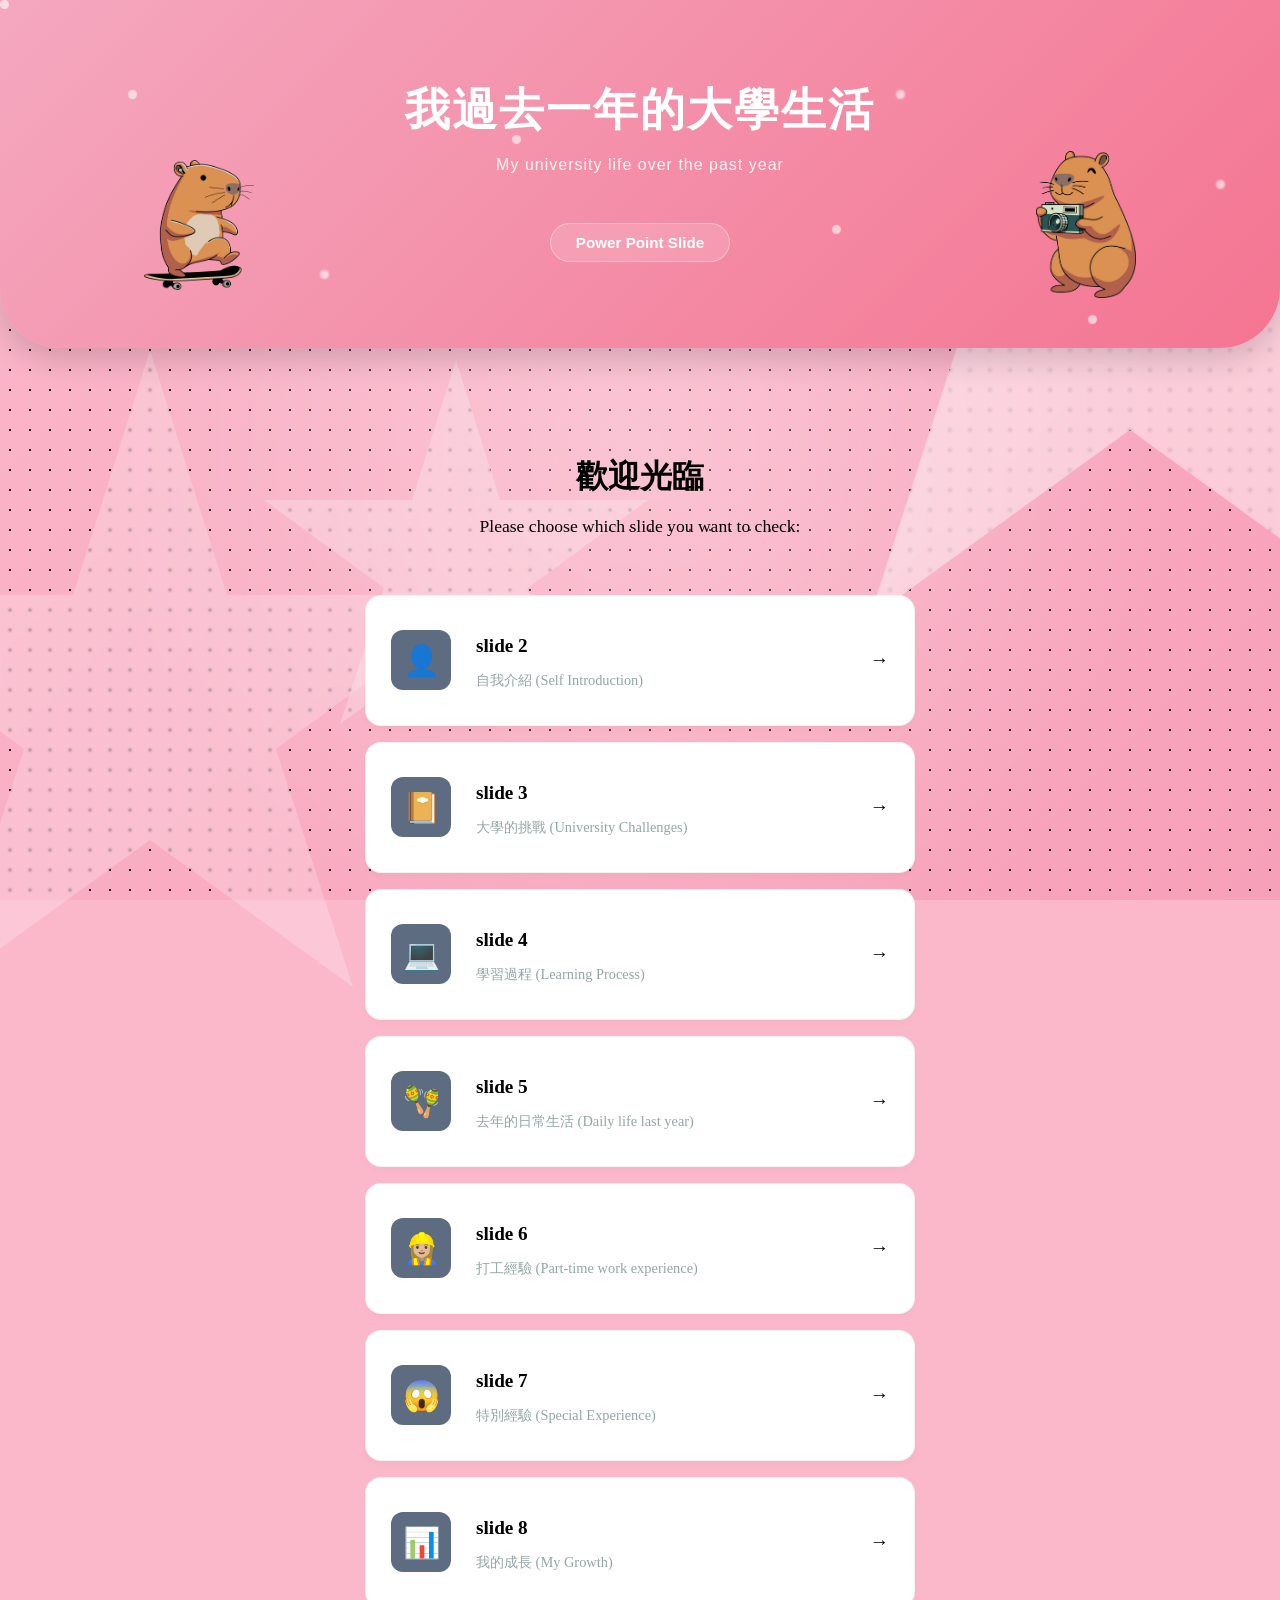
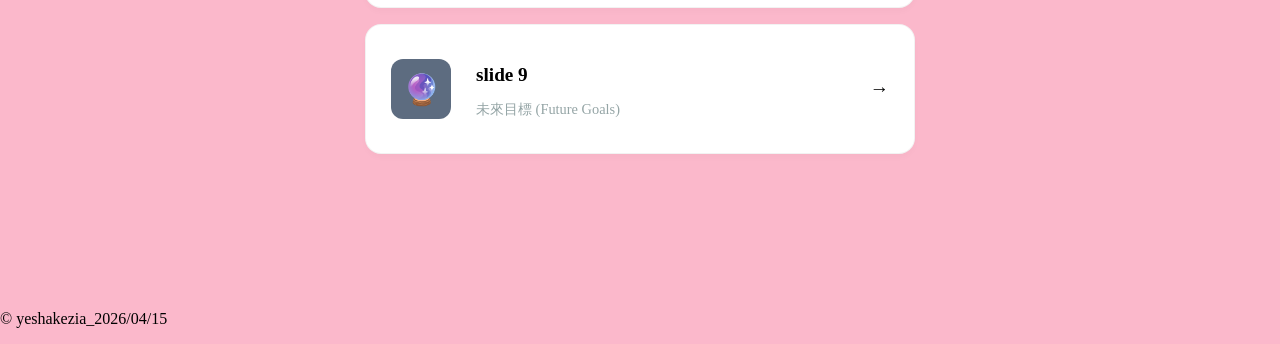
==== commit 1f54a82a: "Update index.html" ====
--- a/index.html
+++ b/index.html
@@ -67,7 +67,7 @@
                 <span class="arrow">→</span>
             </a>
 
-            <a href="Slide5.html" class="menu-item">
+            <a href="slide5.html" class="menu-item">
                 <span class="menu-icon">🪇</span>
                 <div class="menu-text">
                     <h3>slide 5</h3>
@@ -75,7 +75,7 @@
                 </div>
                 <span class="arrow">→</span>
             </a>
-            <a href="Slide6.html" class="menu-item">
+            <a href="slide6.html" class="menu-item">
                 <span class="menu-icon">👷🏼‍♀️</span>
                 <div class="menu-text">
                     <h3>slide 6</h3>
@@ -83,7 +83,7 @@
                 </div>
                 <span class="arrow">→</span>
             </a>
-            <a href="Slide7.html" class="menu-item">
+            <a href="slide7.html" class="menu-item">
                 <span class="menu-icon">😱</span>
                 <div class="menu-text">
                     <h3>slide 7</h3>
@@ -91,7 +91,7 @@
                 </div>
                 <span class="arrow">→</span>
             </a>
-            <a href="Slide8.html" class="menu-item">
+            <a href="slide8.html" class="menu-item">
                 <span class="menu-icon">📊</span>
                 <div class="menu-text">
                     <h3>slide 8</h3>
@@ -99,7 +99,7 @@
                 </div>
                 <span class="arrow">→</span>
             </a>
-             <a href="Slide9.html" class="menu-item">
+             <a href="slide9.html" class="menu-item">
                 <span class="menu-icon">🔮</span>
                 <div class="menu-text">
                     <h3>slide 9</h3>
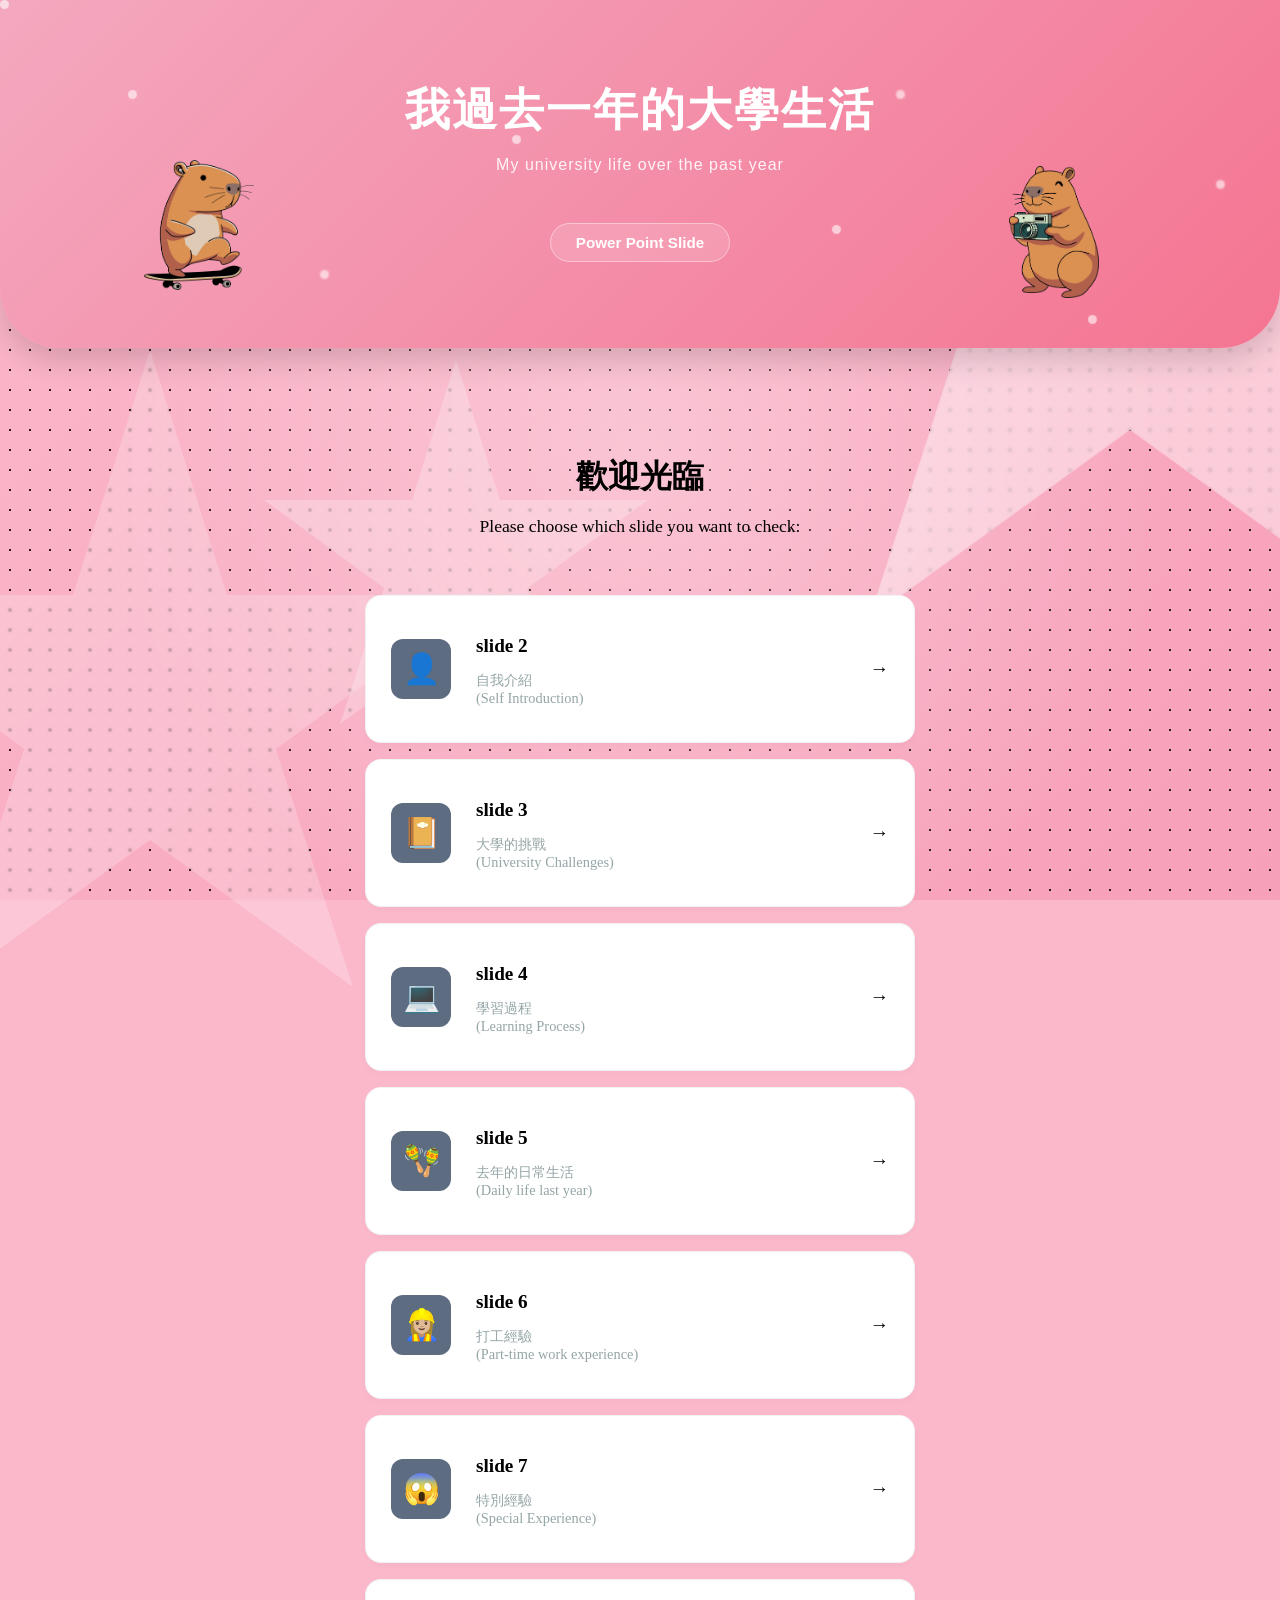
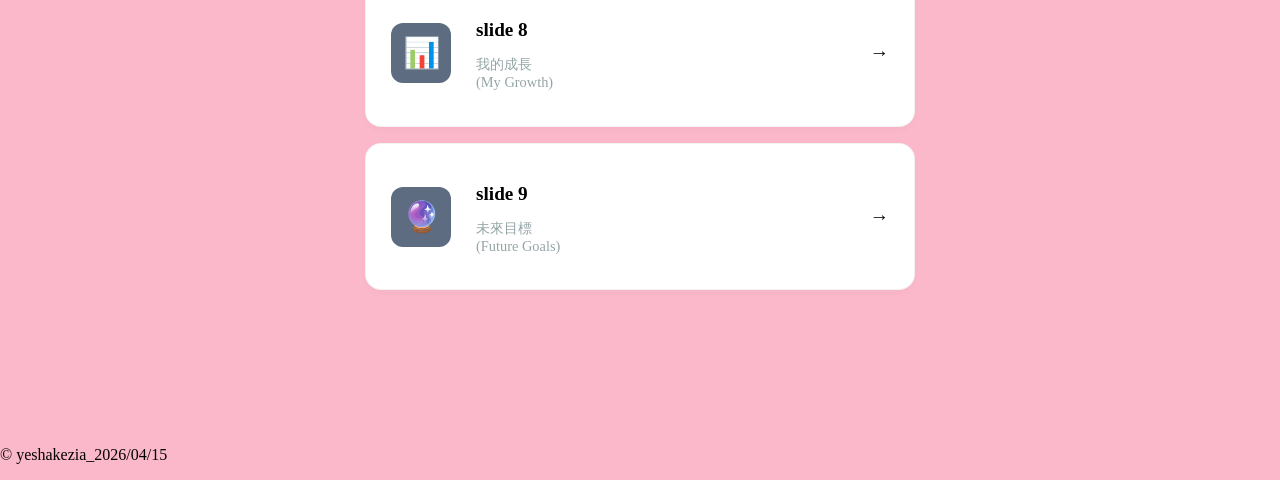
==== commit a73b57af: "Update index.html" ====
--- a/index.html
+++ b/index.html
@@ -44,7 +44,7 @@
                 <span class="menu-icon">👤</span>
                 <div class="menu-text">
                     <h3>slide 2</h3>
-                    <p>自我介紹 (Self Introduction)</p>
+                    <p>自我介紹<br>(Self Introduction)</p>
                 </div>
                 <span class="arrow">→</span>
             </a>
@@ -53,7 +53,7 @@
                 <span class="menu-icon">📔</span>
                 <div class="menu-text">
                     <h3>slide 3</h3>
-                    <p>大學的挑戰 (University Challenges)</p>
+                    <p>大學的挑戰<br>(University Challenges)</p>
                 </div>
                 <span class="arrow">→</span>
             </a>
@@ -62,7 +62,7 @@
                 <span class="menu-icon">💻</span>
                 <div class="menu-text">
                     <h3>slide 4</h3>
-                    <p>學習過程 (Learning Process)</p>
+                    <p>學習過程<br>(Learning Process)</p>
                 </div>
                 <span class="arrow">→</span>
             </a>
@@ -71,7 +71,7 @@
                 <span class="menu-icon">🪇</span>
                 <div class="menu-text">
                     <h3>slide 5</h3>
-                    <p>去年的日常生活 (Daily life last year)</p>
+                    <p>去年的日常生活<br>(Daily life last year)</p>
                 </div>
                 <span class="arrow">→</span>
             </a>
@@ -79,7 +79,7 @@
                 <span class="menu-icon">👷🏼‍♀️</span>
                 <div class="menu-text">
                     <h3>slide 6</h3>
-                    <p>打工經驗 (Part-time work experience)</p>
+                    <p>打工經驗<br>(Part-time work experience)</p>
                 </div>
                 <span class="arrow">→</span>
             </a>
@@ -87,7 +87,7 @@
                 <span class="menu-icon">😱</span>
                 <div class="menu-text">
                     <h3>slide 7</h3>
-                    <p>特別經驗 (Special Experience)</p>
+                    <p>特別經驗<br>(Special Experience)</p>
                 </div>
                 <span class="arrow">→</span>
             </a>
@@ -95,7 +95,7 @@
                 <span class="menu-icon">📊</span>
                 <div class="menu-text">
                     <h3>slide 8</h3>
-                    <p>我的成長 (My Growth)</p>
+                    <p>我的成長<br>(My Growth)</p>
                 </div>
                 <span class="arrow">→</span>
             </a>
@@ -103,7 +103,7 @@
                 <span class="menu-icon">🔮</span>
                 <div class="menu-text">
                     <h3>slide 9</h3>
-                    <p>未來目標 (Future Goals)</p>
+                    <p>未來目標<br>(Future Goals)</p>
                 </div>
                 <span class="arrow">→</span>
             </a>
--- a/style.css
+++ b/style.css
@@ -1,4 +1,4 @@
-/* --- KEYFRAMES UNTUK ANIMASI (Masih sama) --- */
+/* --- KEYFRAMES UNTUK ANIMASI --- */
 
 /* 1. Efek Kelap-kelip di teks */
 @keyframes textGlow {
@@ -117,9 +117,9 @@
 
 /* Posisi dan Ukuran Gambar Kanan */
 .img-right {
-    width: 100px; 
+    width: 90px; 
     bottom: -30px;
-    right: 10%;
+    right: 13%;
     animation-delay: 1s; 
 }
 
@@ -158,7 +158,7 @@
     
     /* Perkecil ukuran gambar di HP */
     .img-left { width: 50px; left: 5%; }
-    .img-right { width: 60px; right: 5%; bottom: 60px;}
+    .img-right { width: 40px; right: 5%; bottom: 30px;}
 }
 
 /* Kontainer utama konten */
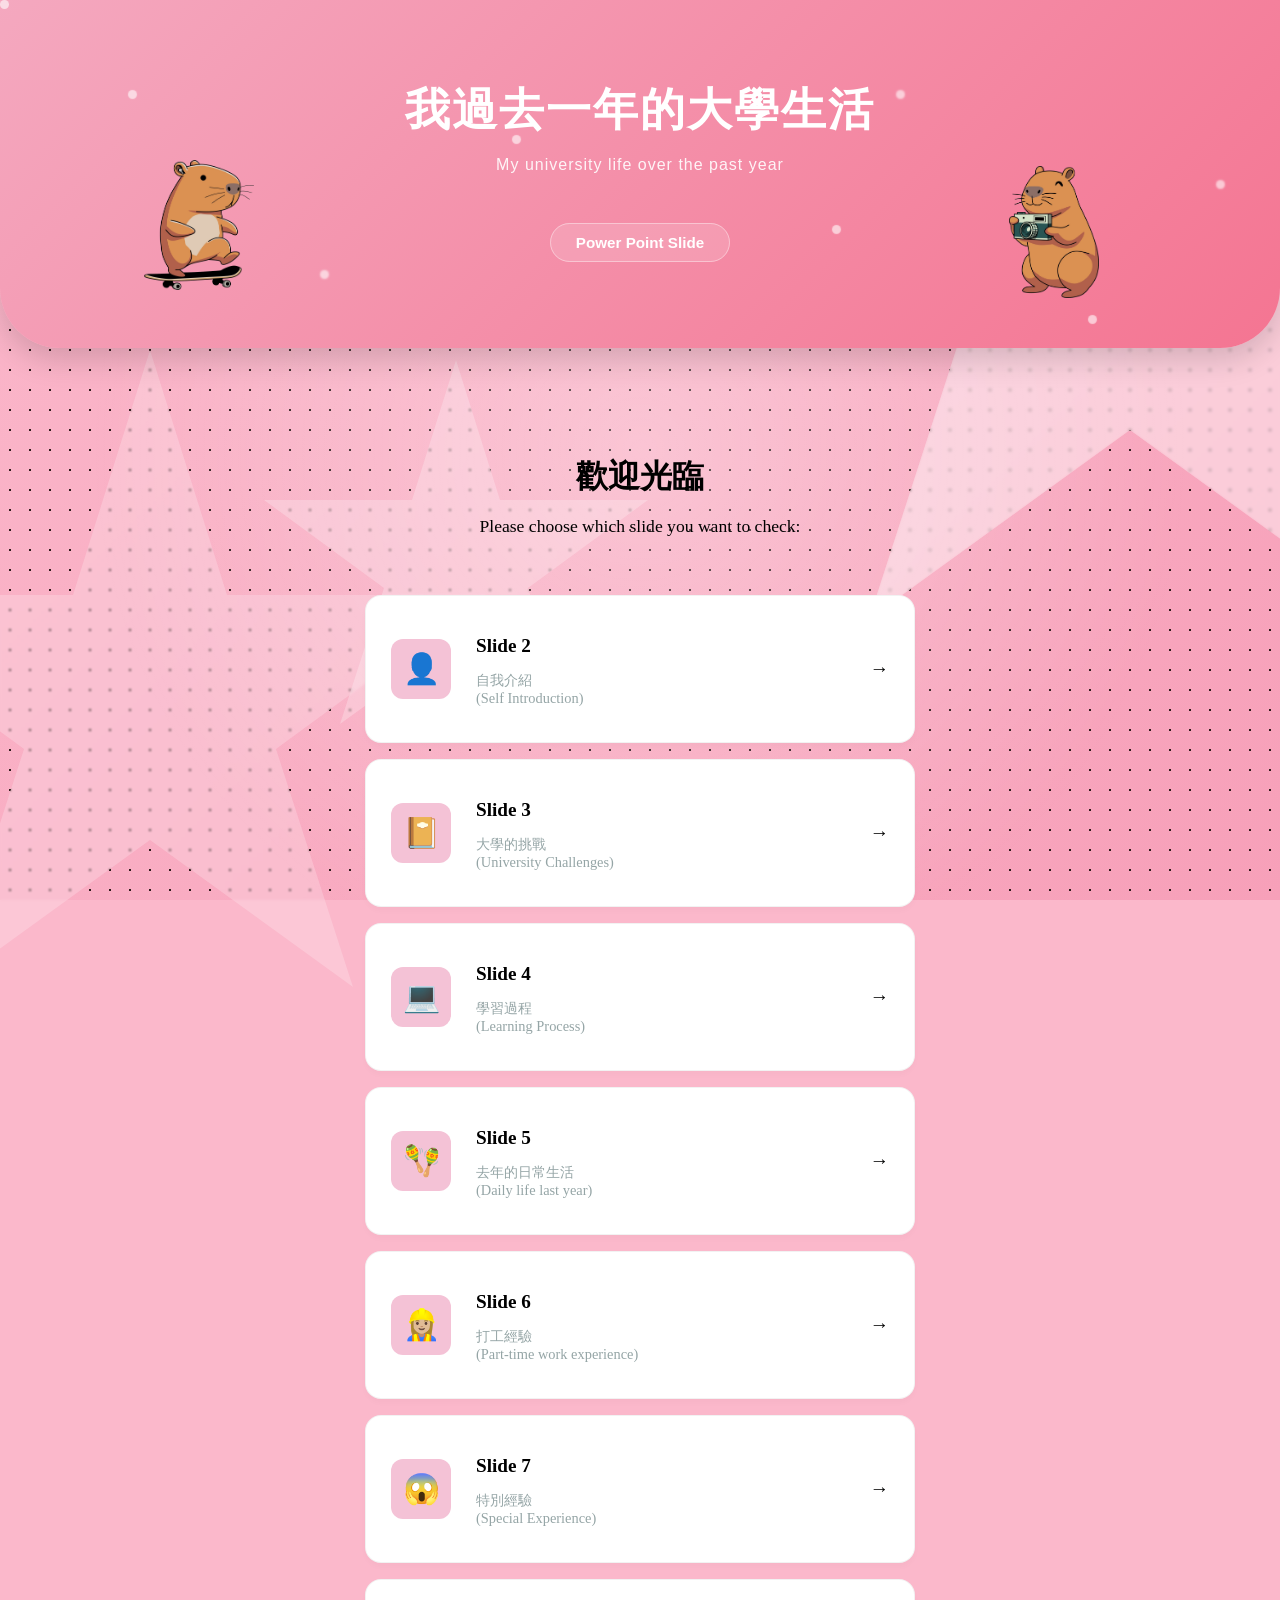
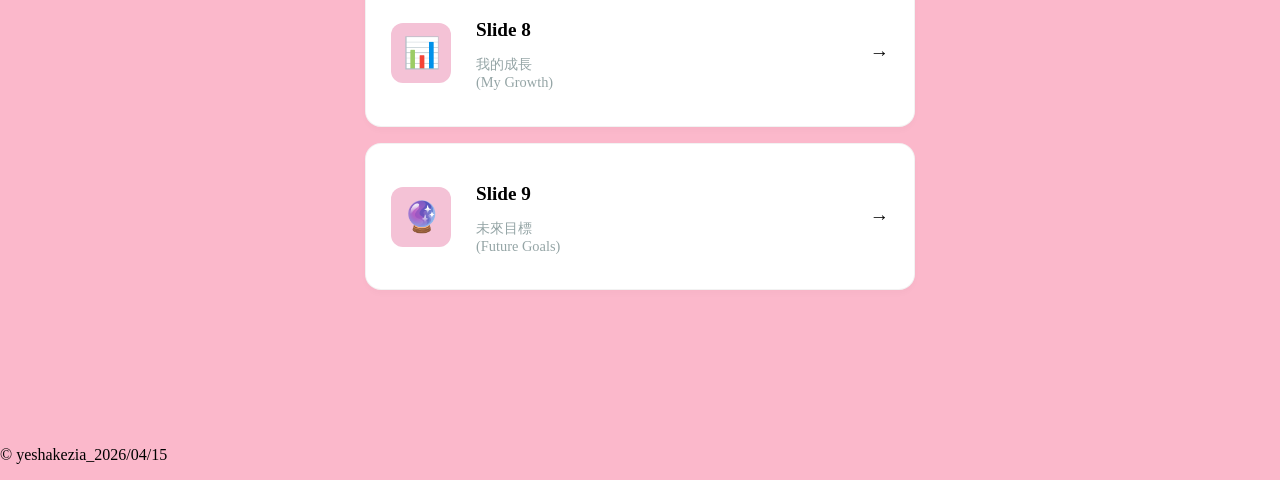
==== commit 108caf25: "Update index.html" ====
--- a/index.html
+++ b/index.html
@@ -43,7 +43,7 @@
             <a href="slide2.html" class="menu-item">
                 <span class="menu-icon">👤</span>
                 <div class="menu-text">
-                    <h3>slide 2</h3>
+                    <h3>Slide 2</h3>
                     <p>自我介紹<br>(Self Introduction)</p>
                 </div>
                 <span class="arrow">→</span>
@@ -52,7 +52,7 @@
             <a href="slide3.html" class="menu-item">
                 <span class="menu-icon">📔</span>
                 <div class="menu-text">
-                    <h3>slide 3</h3>
+                    <h3>Slide 3</h3>
                     <p>大學的挑戰<br>(University Challenges)</p>
                 </div>
                 <span class="arrow">→</span>
@@ -61,7 +61,7 @@
             <a href="slide4.html" class="menu-item">
                 <span class="menu-icon">💻</span>
                 <div class="menu-text">
-                    <h3>slide 4</h3>
+                    <h3>Slide 4</h3>
                     <p>學習過程<br>(Learning Process)</p>
                 </div>
                 <span class="arrow">→</span>
@@ -70,7 +70,7 @@
             <a href="slide5.html" class="menu-item">
                 <span class="menu-icon">🪇</span>
                 <div class="menu-text">
-                    <h3>slide 5</h3>
+                    <h3>Slide 5</h3>
                     <p>去年的日常生活<br>(Daily life last year)</p>
                 </div>
                 <span class="arrow">→</span>
@@ -78,7 +78,7 @@
             <a href="slide6.html" class="menu-item">
                 <span class="menu-icon">👷🏼‍♀️</span>
                 <div class="menu-text">
-                    <h3>slide 6</h3>
+                    <h3>Slide 6</h3>
                     <p>打工經驗<br>(Part-time work experience)</p>
                 </div>
                 <span class="arrow">→</span>
@@ -86,7 +86,7 @@
             <a href="slide7.html" class="menu-item">
                 <span class="menu-icon">😱</span>
                 <div class="menu-text">
-                    <h3>slide 7</h3>
+                    <h3>Slide 7</h3>
                     <p>特別經驗<br>(Special Experience)</p>
                 </div>
                 <span class="arrow">→</span>
@@ -94,7 +94,7 @@
             <a href="slide8.html" class="menu-item">
                 <span class="menu-icon">📊</span>
                 <div class="menu-text">
-                    <h3>slide 8</h3>
+                    <h3>Slide 8</h3>
                     <p>我的成長<br>(My Growth)</p>
                 </div>
                 <span class="arrow">→</span>
@@ -102,7 +102,7 @@
              <a href="slide9.html" class="menu-item">
                 <span class="menu-icon">🔮</span>
                 <div class="menu-text">
-                    <h3>slide 9</h3>
+                    <h3>Slide 9</h3>
                     <p>未來目標<br>(Future Goals)</p>
                 </div>
                 <span class="arrow">→</span>
--- a/style.css
+++ b/style.css
@@ -430,7 +430,7 @@
 .menu-icon {
     font-size: 30px;
     margin-right: 25px;
-    background: #5d6c80;
+    background: #f4c2d6;
     width: 60px;
     height: 60px;
     display: flex;
